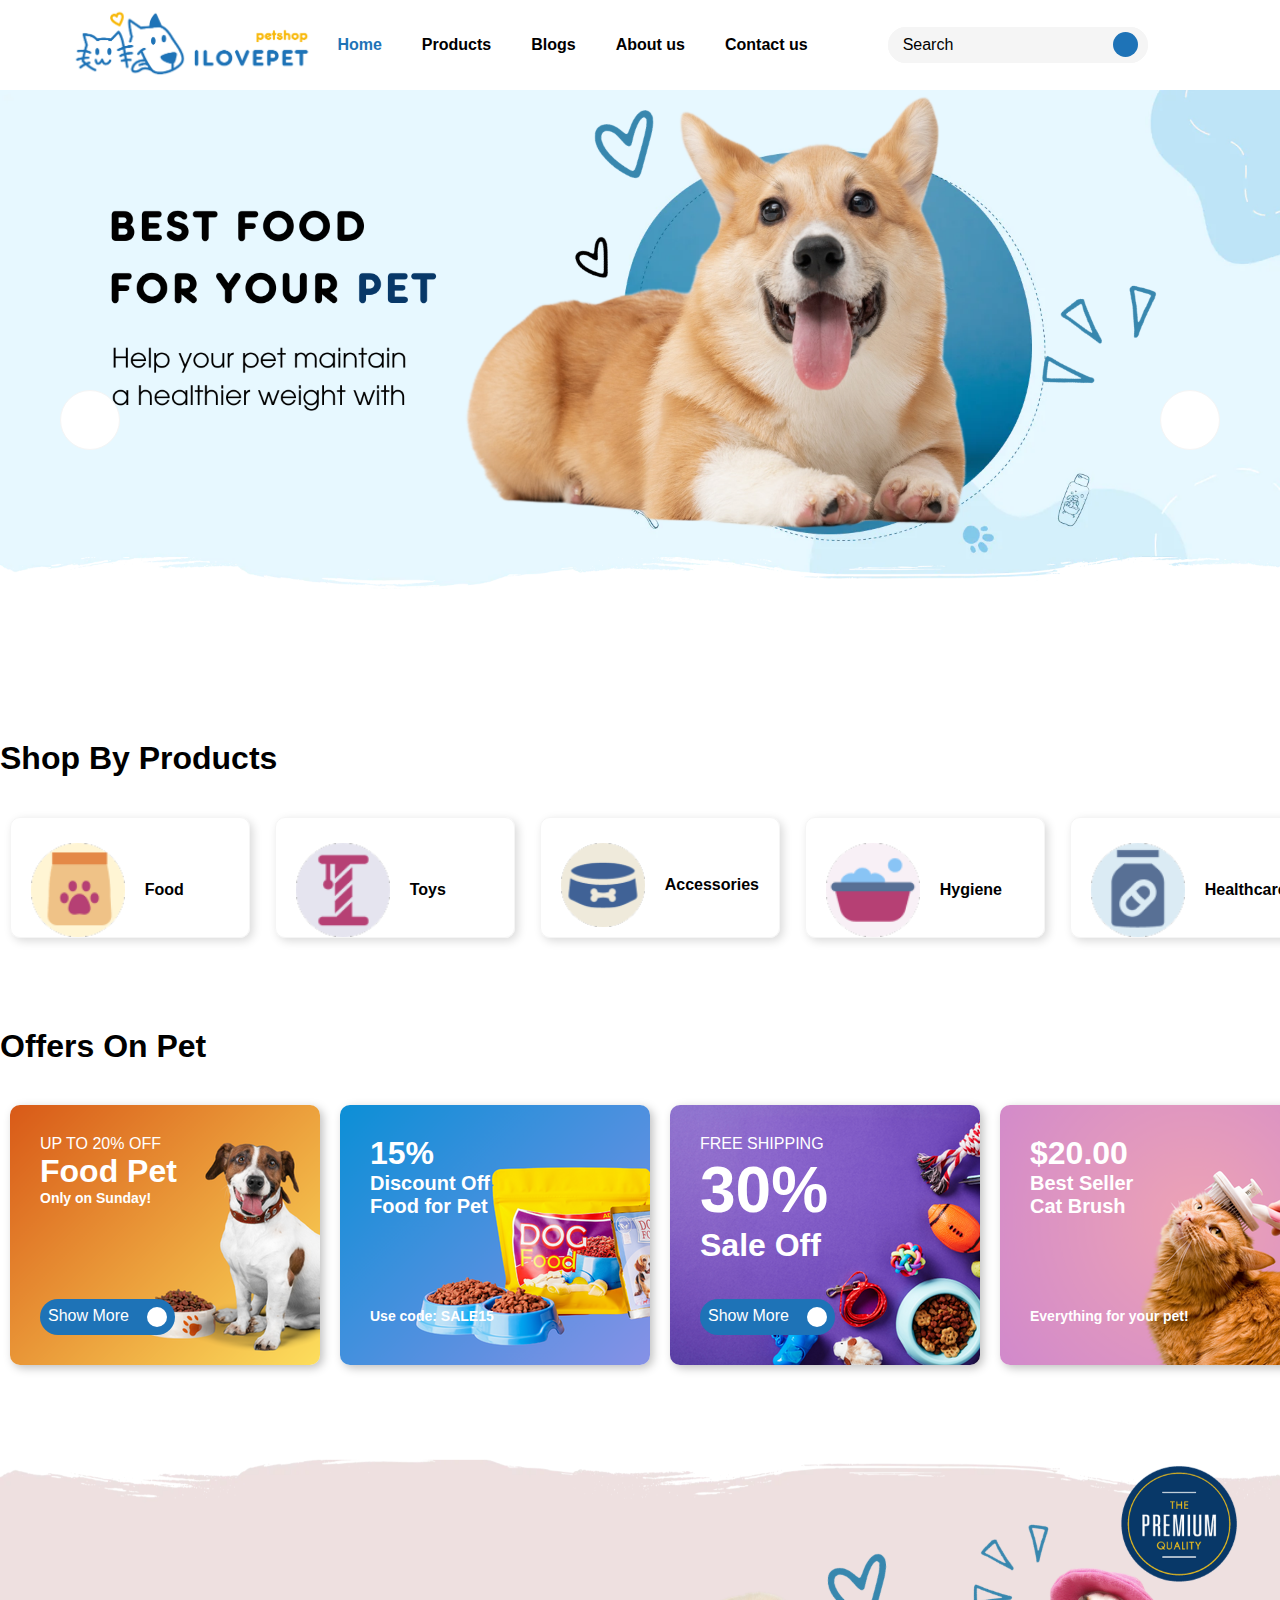
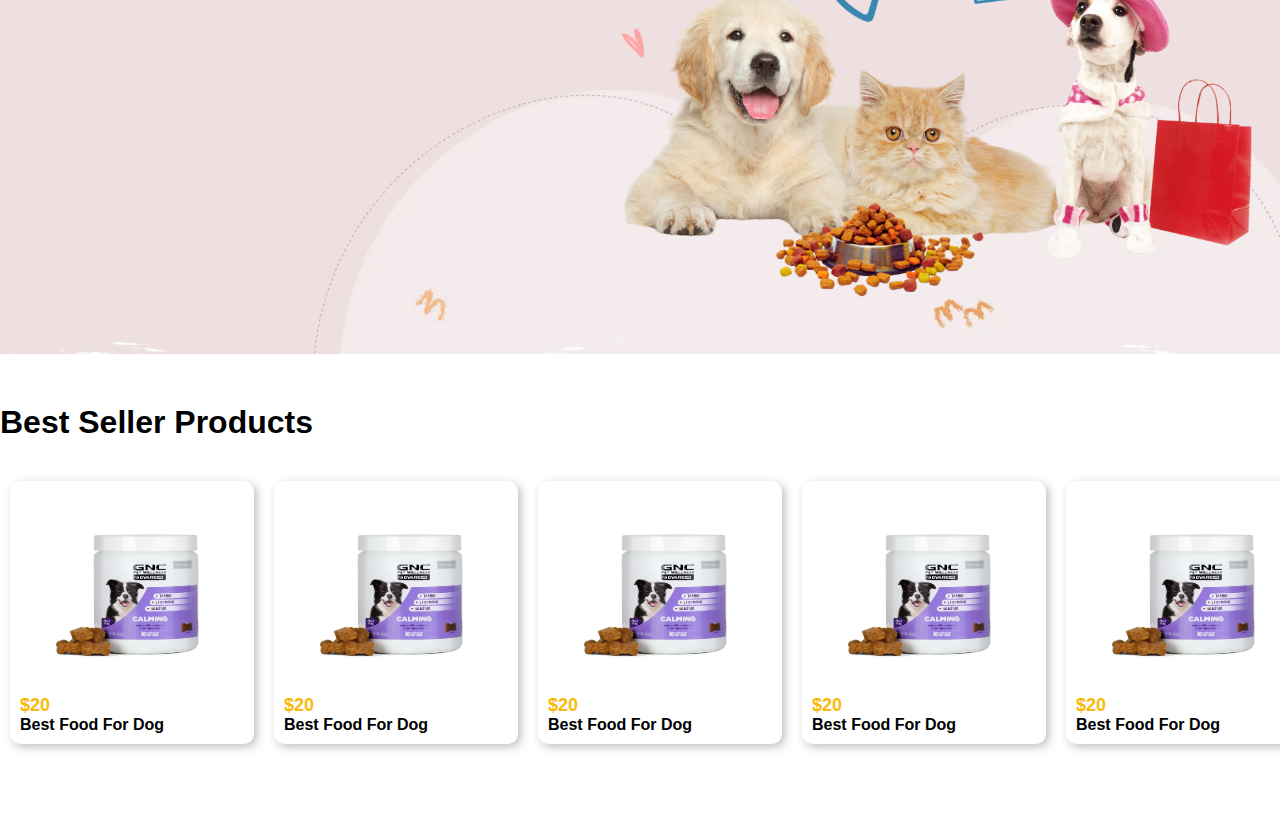
==== homepage.html @ 1a4d8686 "first commit" ====
<!DOCTYPE html>
<html lang="en">

<head>
    <meta charset="UTF-8">
    <meta name="viewport" content="width=device-width, initial-scale=1.0">
    <title>ILovePet - Pet Shop</title>
    <link rel="stylesheet" href="homepage.css">
    <link rel="stylesheet" href="https://cdnjs.cloudflare.com/ajax/libs/font-awesome/6.4.2/css/all.min.css"
        integrity="sha512-z3gLpd7yknf1YoNbCzqRKc4qyor8gaKU1qmn+CShxbuBusANI9QpRohGBreCFkKxLhei6S9CQXFEbbKuqLg0DA=="
        crossorigin="anonymous" referrerpolicy="no-referrer" />

</head>

<body>
    <header style="z-index: 999;">
        <div class="header--bot">
            <div class="header-logo">
                <a href="homepage.html"><img src="logo.png" height="60px"></a>
            </div>
            <nav>
                <ul class="header-nav">
                    <li><a class="nav-effect" href="homepage.html" style="color: #1E73B7;">Home</a></li>
                    <li class="header-subnav--products"><a href="#" class="nav-effect">Products <i
                                class="fa-solid fa-chevron-down"></i></a>
                        <ul class="header-subnav" style="z-index: 100;">
                            <li><a class="subnav-effect" href="#">Pet Food</a></li>
                            <li><a class="subnav-effect" href="#">Pet Toys</a></li>
                            <li><a class="subnav-effect" href="#">Pet Accessories</a></li>
                            <li><a class="subnav-effect" href="#">Pet Hygiene</a></li>
                            <li><a class="subnav-effect" href="#">Pet Healthcare</a></li>
                        </ul>
                    </li>
                    <li><a class="nav-effect" href="#">Blogs</a></li>
                    <li><a class="nav-effect" href="#">About us</a></li>
                    <li><a class="nav-effect" href="#">Contact us</a></li>
                </ul>
            </nav>
            <div class="header-search">
                <input type="search" id="search-input" name="search" placeholder="Search">
                <button id="search-btn"><i class="fa-solid fa-magnifying-glass"></i></button>
            </div>
            <div class="header-icon">
                <a href="#"><i class="fa-solid fa-user" style="color: #000000;"></i></a>
                <a href="#"><i class="fa-solid fa-heart" style="color: #000000;"></i></i></a>
                <a href="#"><i class="fa-solid fa-cart-shopping" style="color: #000000;"></i></a>
            </div>
        </div>
    </header>
    <main>
        <div class="page-container">
            <div class="box">
                <section class="slider-container">
                    <div class="slide">
                        <a href="#"><img src="./assets/img/slide1.png" alt=""></a>
                    </div>
                    <div class="slide">
                        <a href="#"><img src="./assets/img/slide2.png" alt=""></a>
                    </div>
                    <div class="slide">
                        <a href="#"><img src="./assets/img/slide3.png" alt=""></a>
                    </div>
                </section>
                <button class="slider-btn" id="pre-btn"><i class="fa-solid fa-chevron-left"
                        style="color: #000000;"></i></button>
                <button class="slider-btn" id="next-btn"><i class="fa-solid fa-chevron-right"
                        style="color: #000000;"></i></button>
            </div>
            <section class="products-category container">
                <h2 class="title">Shop By Products</h2>
                <div class="category">
                    <div class="category-item">
                        <a href="#">
                            <img src="./assets/img/logo-food.png" alt="">
                            <p>Food</p>
                        </a>
                    </div>
                    <div class="category-item">
                        <a href="#">
                            <img src="./assets/img/logo-toys.png" alt="">
                            <p>Toys</p>
                        </a>
                    </div>
                    <div class="category-item">
                        <a href="#">
                            <img src="./assets/img/logo-accessories.png" alt="">
                            <p>Accessories</p>
                        </a>
                    </div>
                    <div class="category-item">
                        <a href="#">
                            <img src="./assets/img/logo-hygiene.png" alt="">
                            <p>Hygiene</p>
                        </a>
                    </div>
                    <div class="category-item">
                        <a href="#">
                            <img src="./assets/img/logo-healthcare.png" alt="">
                            <p>Healthcare</p>
                        </a>
                    </div>
                </div>
            </section>
            <section class="offers-content container">
                <h2 class="title">Offers On Pet</h2>
                <div class="offers">
                    <div class="offer item--1">
                        <div class="offer-hover">
                            <a class="offer-content" href="#">
                                <p class="text--16px">UP TO 20% OFF</p>
                                <div class="text-scale">Food Pet</div>
                                <p class="text--14px">Only on Sunday!</p>
                                <a href="#" class="button-item">Show More<span class="button-icon"> <i
                                            class="fa-solid fa-chevron-right" style="color: #1E73B7;"></i></span></a>
                            </a>
                        </div>
                    </div>
                    <div class="offer item--4">
                        <div class="offer-hover">
                            <a class="offer-content" href="#">
                                <p class="text-scale">15%</p>
                                <p class="text-scale-middle">Discount Off<br>Food for Pet</p>
                                <p class="text--14px not-button">Use code: SALE15</p>
                            </a>
                        </div>
                    </div>
                    <div class="offer item--2">
                        <div class="offer-hover">
                            <a class="offer-content" href="#">
                                <p class="text-14px">FREE SHIPPING</p>
                                <p class="text-scale-big">30%</p>
                                <p class="text-scale">Sale Off</p>
                                <a href="#" class="button-item">Show More<span class="button-icon"> <i
                                            class="fa-solid fa-chevron-right" style="color: #1E73B7;"></i></span></a>
                            </a>
                        </div>
                    </div>
                    <div class="offer item--3">
                        <div class="offer-hover">
                            <a class="offer-content" href="#">
                                <p class="text-scale">$20.00</p>
                                <div class="text-scale-middle">Best Seller<br>Cat Brush</div>
                                <p class="text--14px not-button">Everything for your pet!</p>
                            </a>
                        </div>
                    </div>

                </div>
            </section>
            <section class="advertise ">
                <div class="adv-content">
                    <img src="./assets/img/adv.png" alt="">
                </div>
            </section>
            <section class="bestsale container">
                <h2 class="title">Best Seller Products</h2>
                <div class="bestsale-list">
                    <div class="sale-item">
                        <img src="./assets/img/product1.png" alt="">
                        <p class="price">$20</p>
                        <p class="name">Best Food For Dog</p>
                    </div>
                    <div class="sale-item">
                        <img src="./assets/img/product1.png" alt="">
                        <p class="price">$20</p>
                        <p class="name">Best Food For Dog</p>
                    </div>
                    <div class="sale-item">
                        <img src="./assets/img/product1.png" alt="">
                        <p class="price">$20</p>
                        <p class="name">Best Food For Dog</p>
                    </div>
                    <div class="sale-item">
                        <img src="./assets/img/product1.png" alt="">
                        <p class="price">$20</p>
                        <p class="name">Best Food For Dog</p>
                    </div>
                    <div class="sale-item">
                        <img src="./assets/img/product1.png" alt="">
                        <p class="price">$20</p>
                        <p class="name">Best Food For Dog</p>
                    </div>
                    
                </div>
            </section>
    
        </div>

    </main>
    <footer>

    </footer>

</body>
<script src="./myscript.js"></script>


</html>
---- homepage.css ----
*{
    margin: 0;
    padding: 0;
    box-sizing: border-box;
}
html{
    background-color: #ffffff;
    font-family: 'Montserrat', sans-serif;
    scroll-behavior: smooth;
    position: relative;
    width: 100%;
}
.header--bot{
    display: flex;
    justify-content: center;
    align-items: center;
    background-color: white;
    font-size:16px;
    font-weight: 600;
    width: 100%;
    height: 90px;
    /* position: relative; */
    /* flex-wrap: wrap; */
}
.header-logo{
    width: 250px;
}
.header-nav{
    display: flex;
    justify-content: center;
    list-style: none; 
    padding: 0; 
    margin: 0;
}
/* .header-nav li{
    position: relative;
} */
.header-nav li a{
    color: black;
    text-decoration: none;
    margin: 0 20px;
    text-align: center;
    display: inline-block;
    position: relative;
    transition: all 0.3s;
    cursor: pointer;

}
/*hover effect of nav*/
.nav-effect::after{
    content: "";
    position: absolute;
    right: 0;
    width: 0%;
    height: 1.5px;
    background-color: #1E73B7;
    bottom: -8px;
    transition: all 0.45s;
    border-radius: 10px;
}
.nav-effect:hover::after{
    left: 0;
    right: auto;
    width: 100%;
}
.nav-effect:hover{
    color: #1E73B7;
}
/* nav - products*/
.header-subnav{
    list-style: none; 
    position: absolute;
    display: none;
    background-color: white;
    border-top: 5px solid #1E73B7;
    margin-top: 30px;
    width: 250px;
}
.header-subnav li  a{
    display: block;
    height: 100%;
    font-weight: 600;
    text-align: left;
    margin: 16px 0px 16px 20px;
}
.header-subnav--products:hover .header-subnav{
    display: block;
}
.header-subnav--products a::before {
    content: "";
    position: absolute;
    top: 100%;
    left: 0;
    width: 100px;
    height: 50px;
    background-color: transparent;
}
.subnav-effect:hover{
    color: #1E73B7;
    text-indent: 8px;
}

/* search */
.header-search{
    background-color:  #f5f5f5;
    height: 36px;
    border-radius: 40px;
    display: flex;
    position: relative;
    margin-right: 5px;
    margin-left: 60px;
}
.header-search input{
    border: none;
    background-color: #f5f5f5;
    border-radius: 40px;
    padding: 15px;
    width: 260px;
    outline: none; /*bỏ border khi ấn vô*/
    font-size: 16px;
    font-family: 'Montserrat', sans-serif;
    color: black;
}
::placeholder{
    color: black;
}
.header-search button{
    border: none;
    background-color: #1E73B7;
    color: white;
    border-radius: 100%;
    width: 25px;
    height: 25px;
    outline: none; /*bỏ border khi ấn vô*/
    margin: 5px 10px;
    position: absolute;
    right:0;
    top: 0;
}
.header-icon i{
    margin: 0px 10px;
    font-size: 16px;
}
/*slider*/
.box {
    position: relative;
    width: 100%;
    margin: 0 auto;
    overflow: hidden;
}

.slider-container {
    display: flex;
    transition: transform 0.3s ease-in-out;
}

.slide {
    height: 600px;
    flex: 0 0 100%;
}
img {
    width: 100%;
    height: auto;
}

button {
    position: absolute;
    top: 50%;
    border: 1px solid #f5f5f5;
    background-color: white;
    height: 60px;
    width: 60px;
    border-radius: 50px;
    margin: 0 50px;
    cursor: pointer;
}

#pre-btn {
    left: 10px;
}

#next-btn {
    right: 10px;
}





/*shop by products*/
.products-category{
    margin: 100px 0px;
    width: 100%;
}
.container{
    width: 1320px;
    margin: 50px auto;
    position: relative;
}
.title{
    font-size: 32px;
    font-weight: 700;
    width: 100%;
}
.category{
    display: flex;
    justify-content: space-between;
}
.category-item{
    /* position: relative; */
    border: 1px solid #f5f5f5;
    box-shadow: 3px 3px 10px rgba(0, 0, 0, .15);
    display: block;
    width: 240px;
    height: 121px;
    margin: 40px 10px;
    border-radius: 10px;
}
.category-item a{
    display: flex;
    justify-content: space-between;
    text-decoration: none;
    font-size: 16px;
    align-items: center;
    padding: 20px;
    color: black;
    font-weight: 600;
    margin-top: 5px;

}
.category-item a p{
    width: 100%;
    text-align: left;
    padding-left: 20px;
}
/*offers on pet*/
.offers{
    display: flex;
    justify-content: space-between;
    width: 100%;
    
    
}
.offer{
    /* display: flex;
    flex-direction: column;
    justify-content:center ;
    gap: 10px; */
    height: 260px;
    width: 341px;
    padding: 10px;
    margin: 40px 10px;
    box-shadow: 3px 3px 10px rgba(0, 0, 0, .25);
    border: none;
    border-radius: 10px;
    width: 100%;
    cursor: pointer;
    
}

.item--3{
    background-image: url(./assets/img/bg-offer-1.png);
}
.item--2{
    background-image: url(./assets/img/bg-offer-13.png);
   
}
.item--1{
    background-image: url(./assets/img/bg-offer-2.png);
}
.item--4{
    background-image: url(./assets/img/bg-offer-4.png);
}

.offer-content{
    /* display: flex;
    gap: 10px;
    flex-direction: column; */
    text-decoration: none;
    color: white;
}
.offer-hover{
    width: 100%;
    height: 100%;
    display: flex;
    flex-direction: column;
    justify-content:space-between ;
    padding: 20px;
    gap: 20px;

}
.offer-content .not-button{
margin-top:90px;
}
.text-scale{
    font-weight: 700;
    font-size: 32px;
}
.text-scale-big{
    font-weight: 700;
    font-size: 64px;
}
.text-scale-middle{
    font-weight: 600;
    font-size: 20px;
}
.text--14px{
    font-size: 14px;
    font-weight: 600;
}
.text--16px{
    font-size: 16px;
}
.button-item{
    border: none;
    border-radius: 30px;
    text-decoration: none;
    color: white;
    background-color: #1E73B7;
    padding: 8px;
    display: flex;
    width: 135px;
    justify-content: space-between;
 
}
.button-icon{
    background-color: #ffffff;
    border-radius: 100%;
    width: 20px;
    height: 20px;
    outline: none;
}

.button-icon i{
    margin: 2px 5px;
    font-size: 16px;
}




/* advs */
.adv-content{
    display: flex;
    position: relative;margin: 0 auto;
    overflow: hidden;
    width: 100%;
    /* height: 100%;
    margin: 0 auto;
    overflow: hidden; */
    /***/
 

}
.adv-content img{
    width: 100%;
    height: auto;
    object-fit:fill;
}

/****/
.bestsale-list{
    display: flex;
    justify-content: space-between;
    width: 100%;
}
.sale-item{
    height: 100%;
    width: 341px;
    padding: 10px;
    margin: 40px 10px;
    box-shadow: 3px 3px 10px rgba(0, 0, 0, .25);
    border: none;
    border-radius: 10px;
    width: 100%;
    cursor: pointer;


   
}
.sale-item img {
    width: 100%;
    height: 200px;
    border: 1px solid #fff;
}

.sale-item img:hover {
    border: 1px dashed #ff782c;
    cursor: pointer;
}
.sale-item .price{
    color: #f8b808;
    font-size: 18px;
    font-weight: 700;
}
.sale-item .name{
    font-size: 16px;
    font-weight: 700;
}
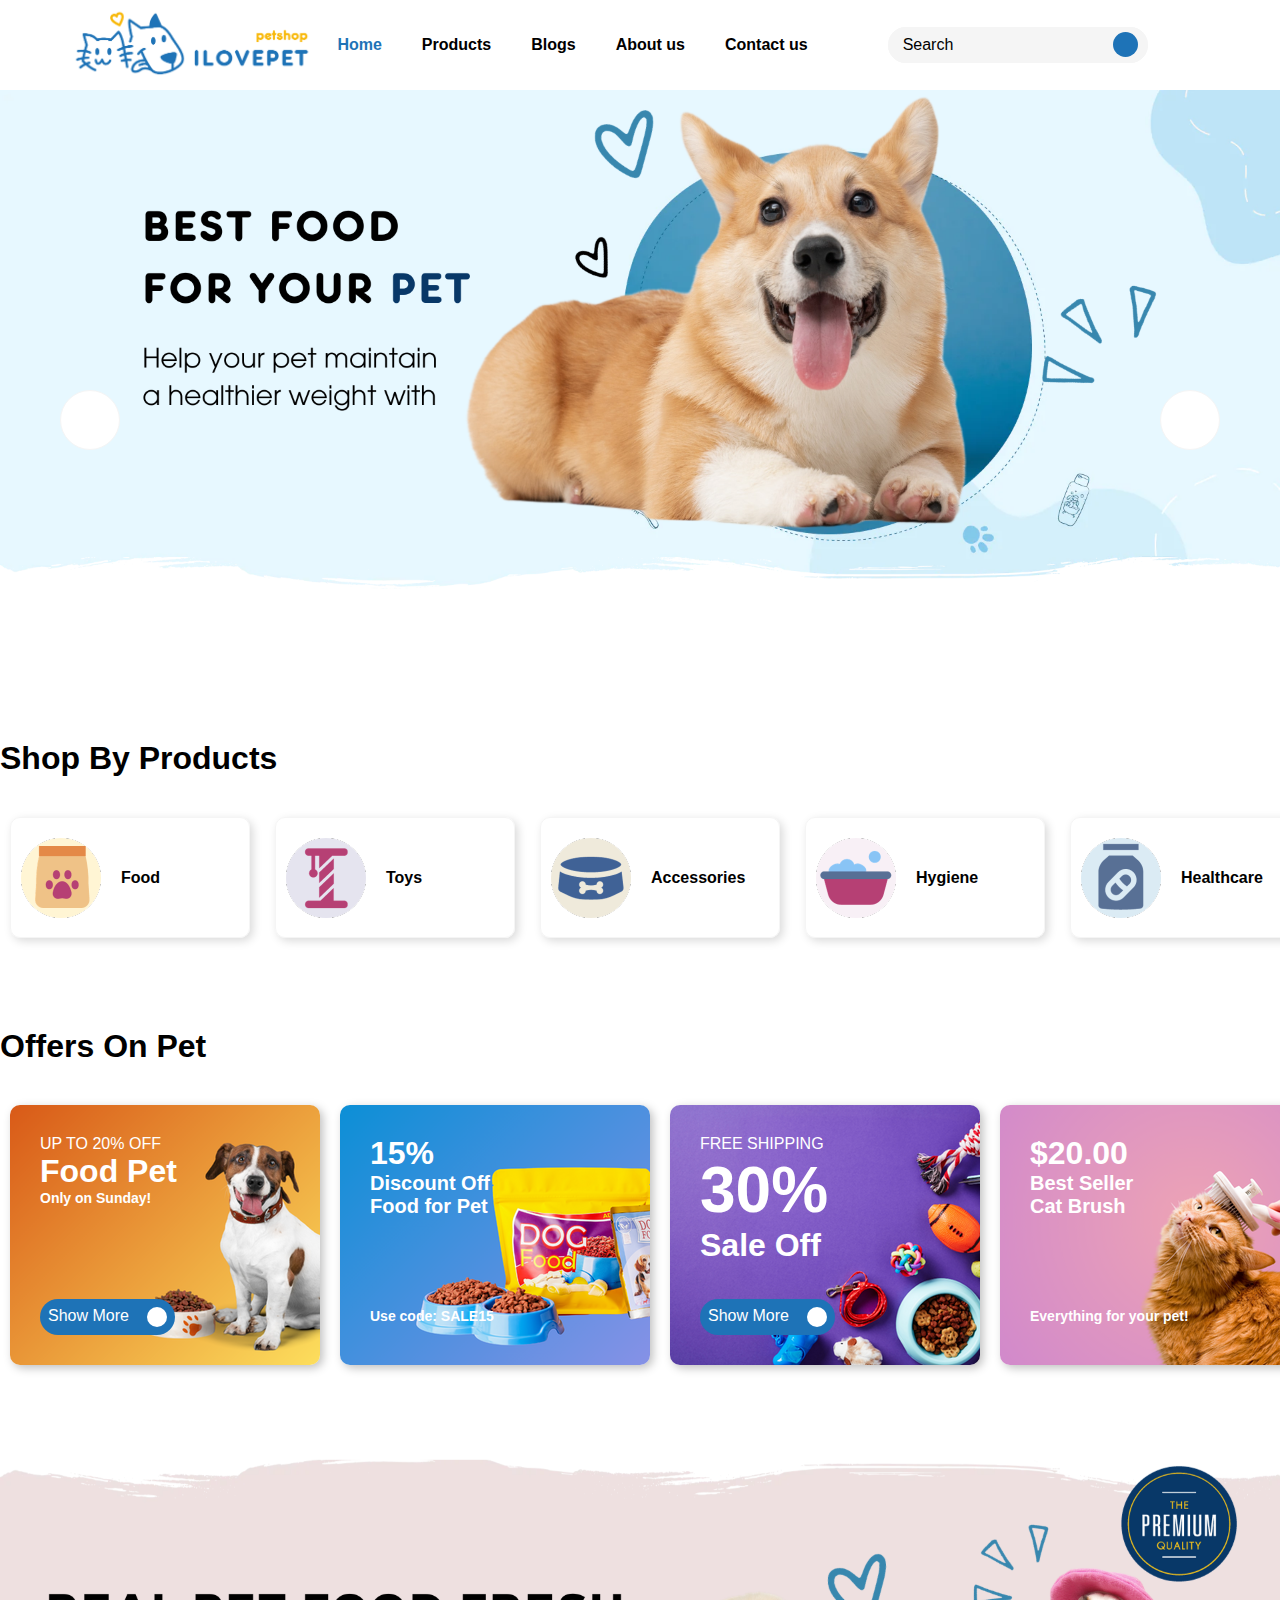
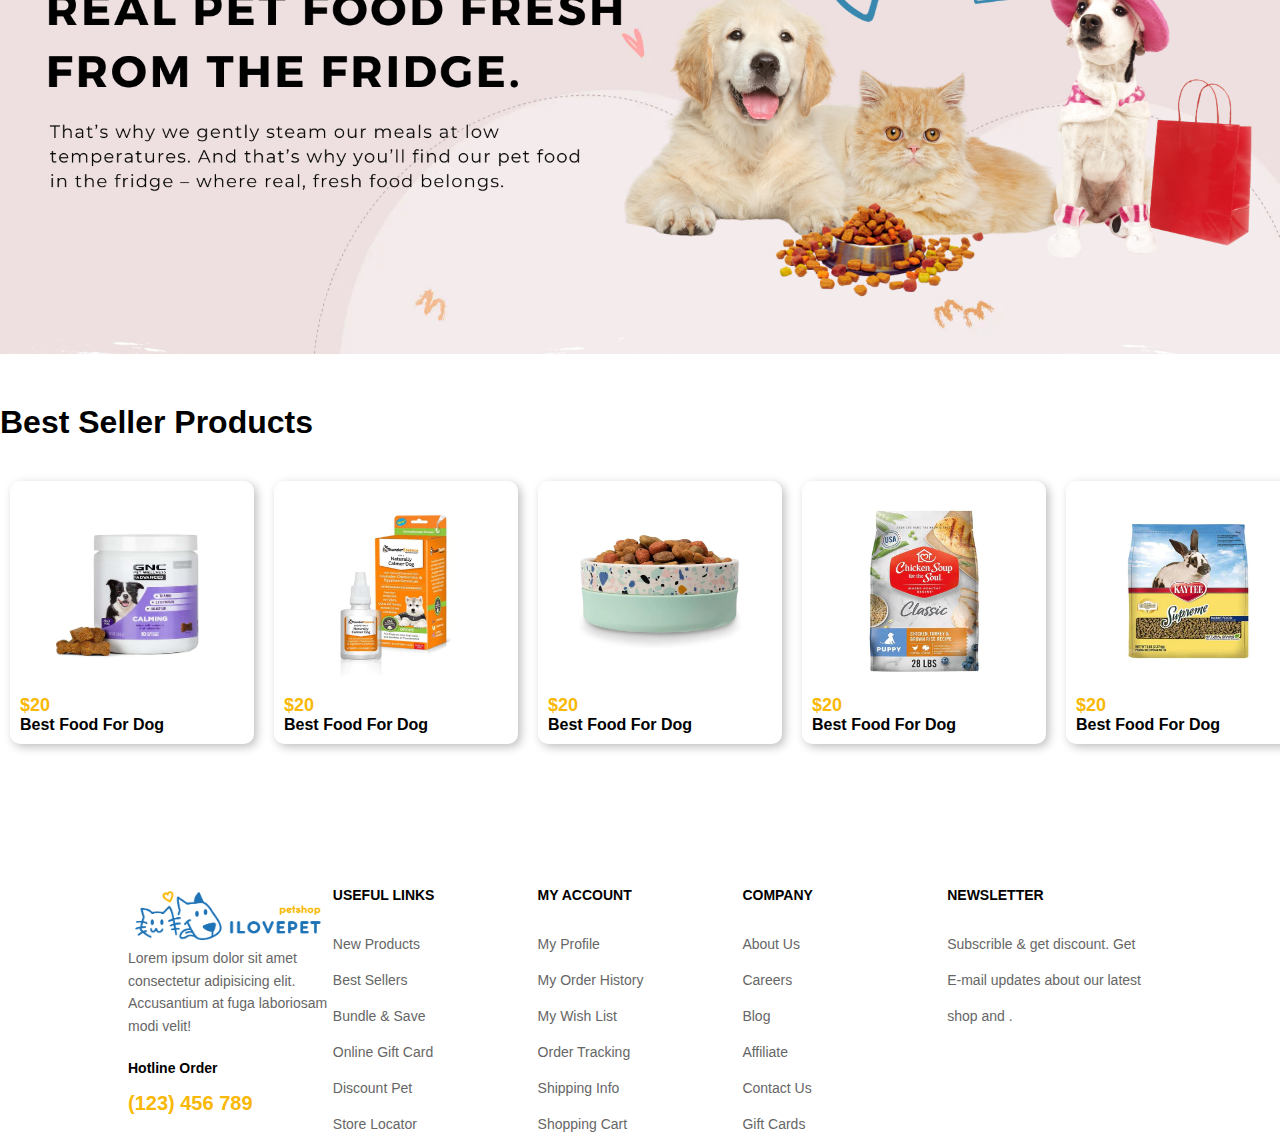
==== commit 737a3d3d: "footer push" ====
--- a/homepage.html
+++ b/homepage.html
@@ -156,27 +156,27 @@
                 <h2 class="title">Best Seller Products</h2>
                 <div class="bestsale-list">
                     <div class="sale-item">
-                        <img src="./assets/img/product1.png" alt="">
-                        <p class="price">$20</p>
-                        <p class="name">Best Food For Dog</p>
-                    </div>
-                    <div class="sale-item">
-                        <img src="./assets/img/product1.png" alt="">
-                        <p class="price">$20</p>
-                        <p class="name">Best Food For Dog</p>
-                    </div>
-                    <div class="sale-item">
-                        <img src="./assets/img/product1.png" alt="">
-                        <p class="price">$20</p>
-                        <p class="name">Best Food For Dog</p>
-                    </div>
-                    <div class="sale-item">
-                        <img src="./assets/img/product1.png" alt="">
-                        <p class="price">$20</p>
-                        <p class="name">Best Food For Dog</p>
-                    </div>
-                    <div class="sale-item">
-                        <img src="./assets/img/product1.png" alt="">
+                        <a href="#"><img src="./assets/img/product1.png" alt=""></a>
+                        <p class="price">$20</p>
+                        <p class="name">Best Food For Dog</p>
+                    </div>
+                    <div class="sale-item">
+                        <a href="#"><img src="./assets/img/product-2.png" alt=""></a>
+                        <p class="price">$20</p>
+                        <p class="name">Best Food For Dog</p>
+                    </div>
+                    <div class="sale-item">
+                        <a href="#"><img src="./assets/img/product-3.png" alt=""></a>
+                        <p class="price">$20</p>
+                        <p class="name">Best Food For Dog</p>
+                    </div>
+                    <div class="sale-item">
+                        <a href="#"><img src="./assets/img/product-4.png" alt=""></a>
+                        <p class="price">$20</p>
+                        <p class="name">Best Food For Dog</p>
+                    </div>
+                    <div class="sale-item">
+                        <a href="#"><img src="./assets/img/product-5.png" alt=""></a>
                         <p class="price">$20</p>
                         <p class="name">Best Food For Dog</p>
                     </div>
@@ -188,7 +188,54 @@
 
     </main>
     <footer>
-
+        <div style="width: 80%; margin: 0 auto; display: flex; justify-content: space-around; align-items: start;">
+            <div class="footer-item">
+                <img style="width: 200px;"
+                    src="logo.png" alt="">
+                <p class="i1-1">Lorem ipsum dolor sit amet consectetur adipisicing elit. Accusantium at fuga laboriosam modi velit!</p>
+                <p class="i1-2"><i class="fa-solid fa-phone"></i> Hotline Order </p>
+                <p class="i1-3">(123) 456 789 </p>
+            </div>
+
+            <div class="footer-item">
+                <p class="i2-1">USEFUL LINKS</p>
+                <p class=" i2-2">New Products <br>
+                    Best Sellers<br>
+                    Bundle & Save<br>
+                    Online Gift Card<br>
+                    Discount Pet<br>
+                    Store Locator<br></p>
+            </div>
+
+            <div class="footer-item">
+                <p class="i2-1">MY ACCOUNT</p>
+                <p class=" i2-2">
+                    My Profile <br>
+                    My Order History<br>
+                    My Wish List<br>
+                    Order Tracking<br>
+                    Shipping Info<br>
+                    Shopping Cart<br>
+                </p>
+            </div>
+
+            <div class="footer-item">
+                <p class="i2-1">COMPANY</p>
+                <p class=" i2-2">
+                    About Us<br>
+                    Careers<br>
+                    Blog<br>
+                    Affiliate<br>
+                    Contact Us<br>
+                    Gift Cards <br>
+                </p>
+            </div>
+
+            <div class="footer-item">
+                <p class="i2-1">NEWSLETTER</p>
+                <p class=" i2-2">Subscrible & get discount. Get E-mail updates about our latest shop and .</p>
+            </div>  
+        </div>
     </footer>
 
 </body>
--- a/homepage.css
+++ b/homepage.css
@@ -222,10 +222,19 @@
     text-decoration: none;
     font-size: 16px;
     align-items: center;
-    padding: 20px;
+    padding: 10px;
     color: black;
     font-weight: 600;
-    margin-top: 5px;
+    width: 100%;
+
+}
+.category-item {
+    display: flex;
+    font-size: 16px;
+    align-items: center;
+    color: black;
+    font-weight: 600;
+
 
 }
 .category-item a p{
@@ -233,13 +242,16 @@
     text-align: left;
     padding-left: 20px;
 }
+.category-item a img{
+    width: 60%;
+    text-align: left;
+
+}
 /*offers on pet*/
 .offers{
     display: flex;
     justify-content: space-between;
     width: 100%;
-    
-    
 }
 .offer{
     /* display: flex;
@@ -396,4 +408,73 @@
 .sale-item .name{
     font-size: 16px;
     font-weight: 700;
+}
+
+
+/* footer */
+
+.footer{
+    width: 100%; 
+    border-top: 3px solid rgb(209, 209, 209);
+    /* margin-top: 40px; */
+    width: 80%; 
+    margin: 0 auto; 
+    display: flex; 
+    justify-content: space-around; 
+    align-items: start;
+   
+    
+}
+.footer-item {
+    margin-top: 50px;
+    width: 20%;
+    display: flex;
+    flex-direction: column;
+    align-items: start;
+}
+
+.i1-1 {
+    font-style: normal;
+    font-weight: 400;
+    font-size: 14px;
+    line-height: 1.6;
+    color: #666;
+    margin-bottom: 20px;
+}
+
+.i1-2 {
+    font-style: normal;
+    font-weight: 700;
+    font-size: 14px;
+    line-height: 1.6;
+    color: #000;
+}
+
+.i1-3 {
+    margin-top: 10px;
+    font-style: normal;
+    font-weight: 700;
+    font-size: 20px;
+    line-height: 1.4;
+    color: #f8b808;
+    margin-bottom: 25px;
+}
+
+.i2-1 {
+    font-style: normal;
+    font-weight: 700;
+    font-size: 14px;
+    line-height: 1.6;
+    text-transform: uppercase;
+    color: #000;
+    margin-bottom: 20px;
+}
+
+.i2-2 {
+    font-style: normal;
+    font-weight: 400;
+    transition: all .3s ease;
+    font-size: 14px;
+    line-height: 36px;
+    color: #666;
 }